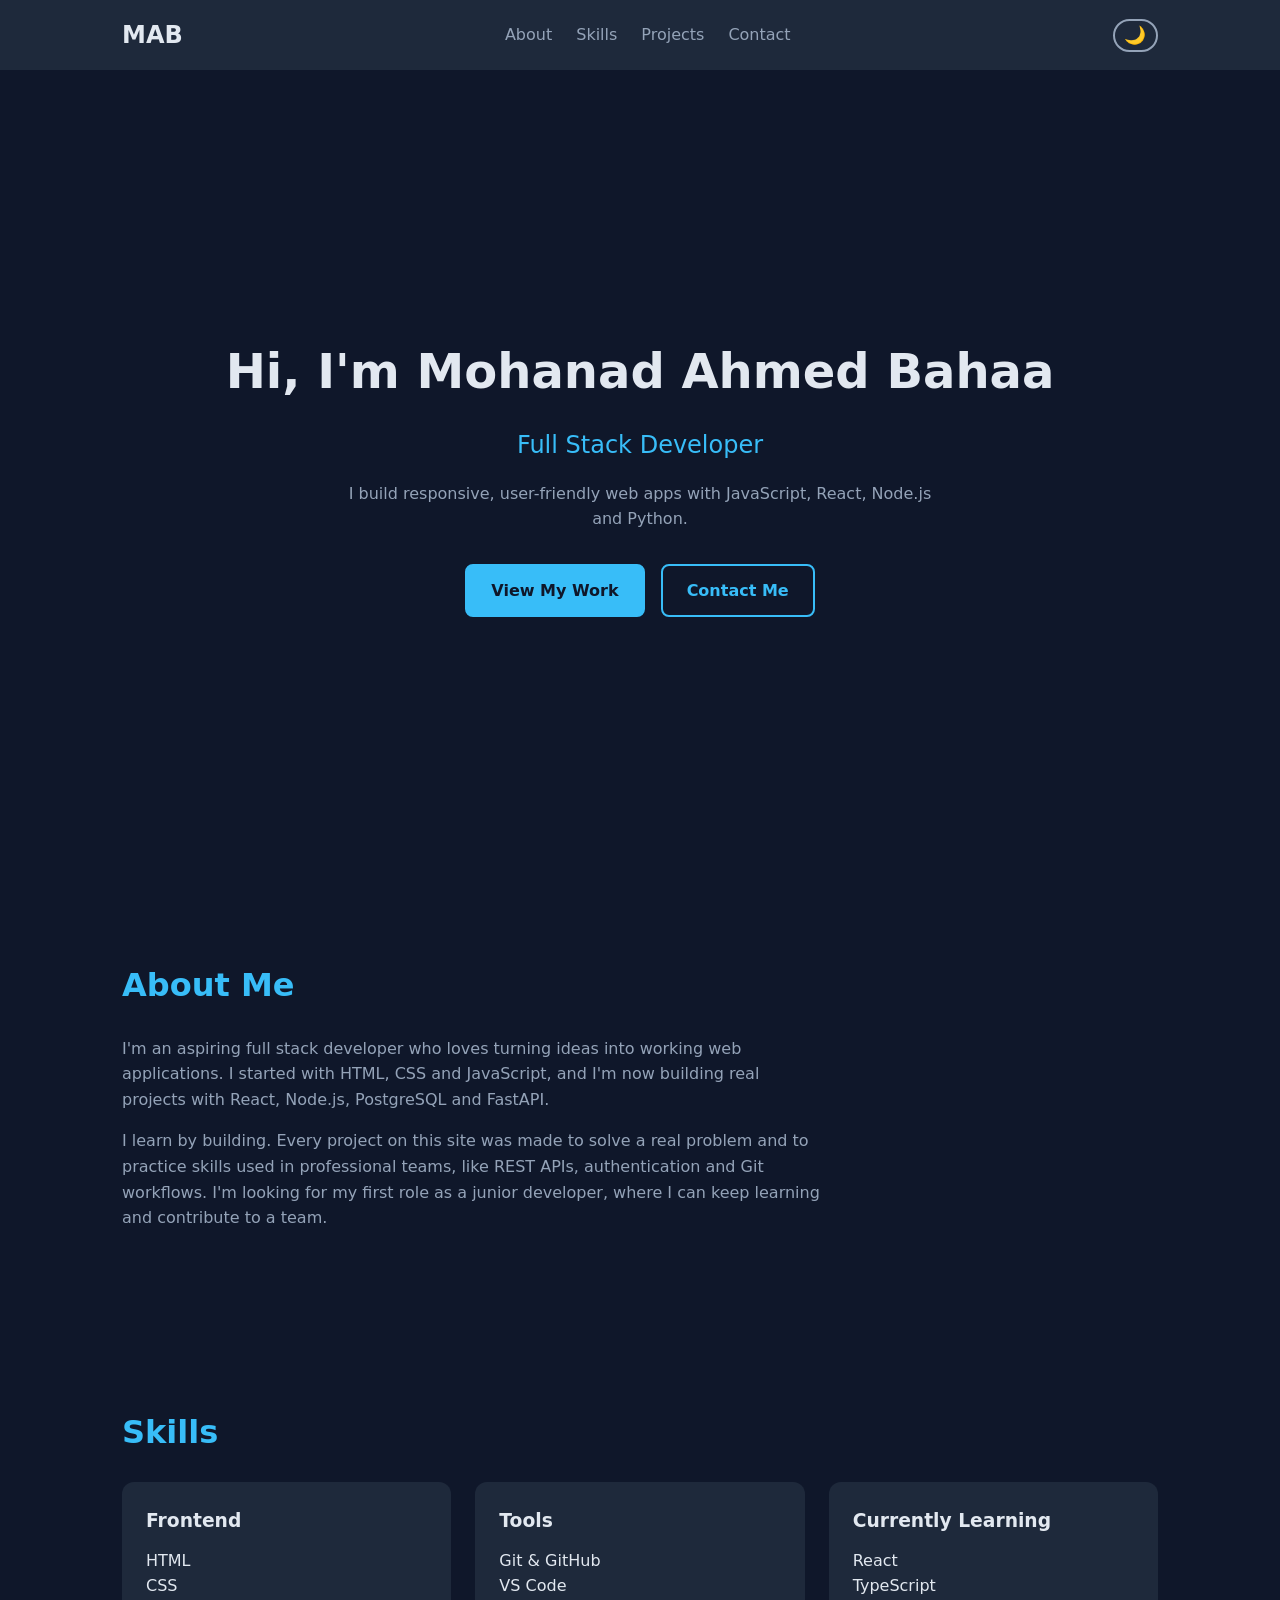
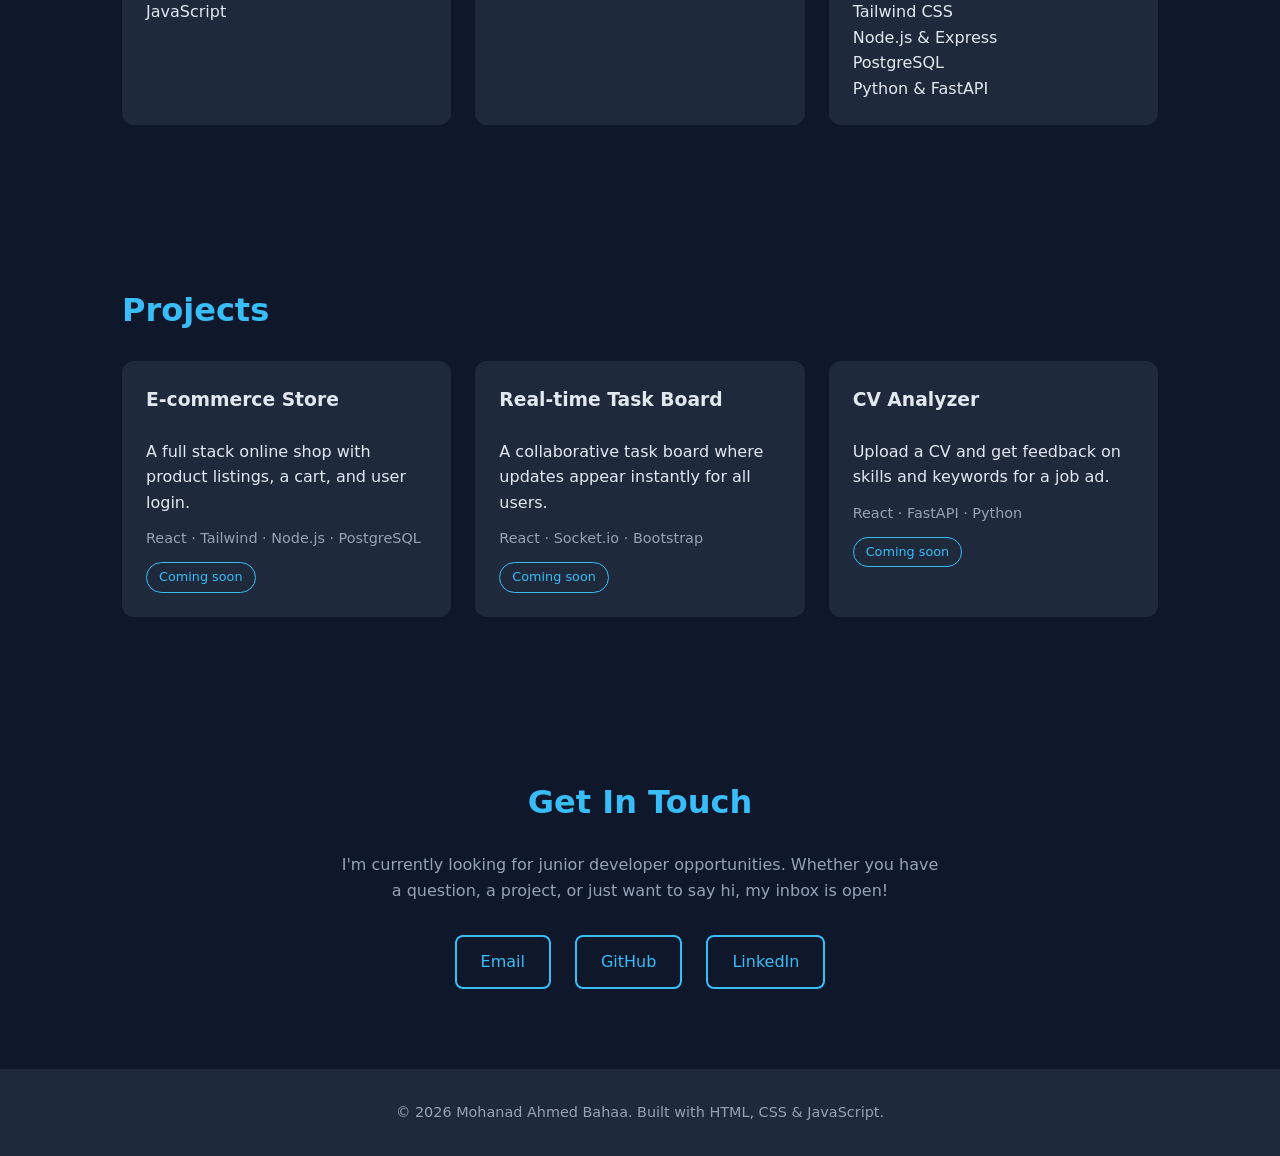
==== public/index.html @ ec108c29 "Move site files into public folder for Firebase Hosting" ====
<!DOCTYPE html>
<html lang="en">
<head>
    <meta charset="UTF-8">
    <meta name="viewport" content="width=device-width, initial-scale=1.0">
    <meta name="description" content="Portfolio of Mohanad Ahmed Bahaa, Full Stack Developer.">
    <title>Mohanad Ahmed Bahaa | Full Stack Developer</title>
    <link rel="stylesheet" href="style.css">
    <script src="script.js" defer></script>
</head>
<body>
    <header>
        <nav>
            <a href="#hero" class="logo">MAB</a>
            <ul class="nav-links">
                <li><a href="#about">About</a></li>
                <li><a href="#skills">Skills</a></li>
                <li><a href="#projects">Projects</a></li>
                <li><a href="#contact">Contact</a></li>
            </ul>
            <button id="theme-toggle" class="theme-toggle" aria-label="Toggle dark and light mode">🌙</button>
        </nav>
    </header>

    <main>
       
        <section id="hero">
            <h1>Hi, I'm Mohanad Ahmed Bahaa</h1>
            <p class="role">Full Stack Developer</p>
            <p>I build responsive, user-friendly web apps with JavaScript, React, Node.js and Python.</p>
            <div class="hero-buttons">
                <a href="#projects" class="btn">View My Work</a>
                <a href="#contact" class="btn btn-outline">Contact Me</a>
            </div>
        </section>

        <!-- About -->
        <section id="about">
            <h2>About Me</h2>
            <p>
                I'm an aspiring full stack developer who loves turning ideas into working web
                applications. I started with HTML, CSS and JavaScript, and I'm now building real
                projects with React, Node.js, PostgreSQL and FastAPI.
            </p>
            <p>
                I learn by building. Every project on this site was made to solve a real problem
                and to practice skills used in professional teams, like REST APIs, authentication
                and Git workflows. I'm looking for my first role as a junior developer, where I can
                keep learning and contribute to a team.
            </p>
        </section>

        <!-- Skills -->
        <section id="skills">
            <h2>Skills</h2>
            <div class="skills-grid">
                <div class="skill-group">
                    <h3>Frontend</h3>
                    <ul>
                        <li>HTML</li>
                        <li>CSS</li>
                        <li>JavaScript</li>
                    </ul>
                </div>
                <div class="skill-group">
                    <h3>Tools</h3>
                    <ul>
                        <li>Git &amp; GitHub</li>
                        <li>VS Code</li>
                    </ul>
                </div>
                <div class="skill-group">
                    <h3>Currently Learning</h3>
                    <ul>
                        <li>React</li>
                        <li>TypeScript</li>
                        <li>Tailwind CSS</li>
                        <li>Node.js &amp; Express</li>
                        <li>PostgreSQL</li>
                        <li>Python &amp; FastAPI</li>
                    </ul>
                </div>
            </div>
        </section>

        <!-- Projects -->
        <section id="projects">
            <h2>Projects</h2>
            <div class="projects-grid">
                <article class="project-card">
                    <h3>E-commerce Store</h3>
                    <p>A full stack online shop with product listings, a cart, and user login.</p>
                    <p class="tech">React · Tailwind · Node.js · PostgreSQL</p>
                    <span class="badge">Coming soon</span>
                </article>
                <article class="project-card">
                    <h3>Real-time Task Board</h3>
                    <p>A collaborative task board where updates appear instantly for all users.</p>
                    <p class="tech">React · Socket.io · Bootstrap</p>
                    <span class="badge">Coming soon</span>
                </article>
                <article class="project-card">
                    <h3>CV Analyzer</h3>
                    <p>Upload a CV and get feedback on skills and keywords for a job ad.</p>
                    <p class="tech">React · FastAPI · Python</p>
                    <span class="badge">Coming soon</span>
                </article>
            </div>
        </section>

        <!-- Contact -->
        <section id="contact">
            <h2>Get In Touch</h2>
            <p>
                I'm currently looking for junior developer opportunities. Whether you have a
                question, a project, or just want to say hi, my inbox is open!
            </p>
            <ul class="contact-links">
               <li><a href="mailto:mohanadahmedbahaa@gmail.com">Email</a></li>
<li><a href="https://github.com/mohanadahmedbahaa-ctrl" target="_blank" rel="noopener">GitHub</a></li>
<li><a href="https://linkedin.com/in/YOUR-LINKEDIN" target="_blank" rel="noopener">LinkedIn</a></li>

        </section>
    </main>

    <footer>
        <p>&copy; 2026 Mohanad Ahmed Bahaa. Built with HTML, CSS &amp; JavaScript.</p>
    </footer>
</body>
</html>
---- public/style.css ----
*{
    margin: 0;
    padding: 0;
    box-sizing: border-box;
}
:root {
    --bg:#0f172a;
    --text:#e2e8f0;
    --bg-card:#1e293b;
    --text-muted:#94a3b8;
    --accent:#38bdf8;
}

body.light {
    --bg: #f8fafc;
    --text: #0f172a;
    --bg-card: #e2e8f0;
    --text-muted: #475569;
    --accent: #0284c7;
}


body {
    background-color: var(--bg);
    color: var(--text);
    font-family: system-ui, sans-serif;
    line-height: 1.6;
    transition: background-color 0.3s, color 0.3s;
}
a{
    text-decoration: none;

    color: var(--accent);
}

header {
  position: sticky;            
  top: 0;
  background: var(--bg-card);
  z-index: 10;                 
}

nav {
  display: flex;
  justify-content: space-between; 
  align-items: center;
  padding: 1rem 2rem;            
  max-width: 1100px;
  margin: 0 auto;                 
}

.logo {
  font-size: 1.5rem;
  font-weight: bold;
  color: var(--text);
}

.nav-links {
  display: flex;
  gap: 1.5rem;
  list-style: none;
}

.nav-links a {
  color: var(--text-muted);
}

.nav-links a:hover {
  color: var(--accent);
}

.theme-toggle {
  background: transparent;
  border: 2px solid var(--text-muted);
  border-radius: 999px;
  padding: 0.25rem 0.6rem;
  font-size: 1.1rem;
  cursor: pointer;              
}

.theme-toggle:hover {
  border-color: var(--accent);
}

section{
    max-width: 1100px;
    margin: 0 auto;
    padding: 5rem 2rem;
}
h2{
    font-size: 2rem;
    margin-bottom: 1.5rem;
    color: var(--accent);
}
#hero{
    min-height: 90vh;
    display: flex;
    flex-direction: column;
    justify-content: center;
    align-items: center;
    text-align: center;
    gap: 1rem;
}
#hero h1{
    font-size: 3rem;
}
.role{
    font-size: 1.5rem;
    color: var(--accent);
}
#hero p:not(.role){
    max-width: 600px;
    color: var(--text-muted);
}
.hero-buttons{
    display: flex;
    gap: 1rem;
    margin-top: 1rem;
}
.btn {
  display: inline-block;
  padding: 0.75rem 1.5rem;
  border-radius: 8px;
  background: var(--accent);
  color: var(--bg);
  font-weight: bold;
  border: 2px solid var(--accent);
  transition: transform 0.2s, background 0.2s, color 0.2s;
}
.btn:hover {
  transform: translateY(-3px);
}
.btn-outline {
  background: transparent;
  color: var(--accent);
}
.btn-outline:hover {
  background: var(--accent);
  color: var(--bg);
}
.skills-grid,
.projects-grid {
    display: grid;
    grid-template-columns: repeat(auto-fit, minmax(250px, 1fr));
    gap: 1.5rem;
}
.skill-group,
.project-card {
    background: var(--bg-card);
    padding: 1.5rem;
    border-radius: 12px;
}

.skill-group h3,
.project-card h3 {
    margin-bottom: 0.75rem;
}

.skill-group ul {
    list-style: none;
}

.project-card {
    display: flex;
    flex-direction: column;
    gap: 0.75rem;
}

.tech {
    font-size: 0.9rem;
    color: var(--text-muted);
}

.badge {
    align-self: flex-start;     
    padding: 0.25rem 0.75rem;
    border-radius: 999px;        
    font-size: 0.8rem;
    color: var(--accent);
    border: 1px solid var(--accent);
}
#about p {
    color: var(--text-muted);
    max-width: 700px;
    margin-bottom: 1rem;
}
/* ===== Contact ===== */
#contact {
    text-align: center;
}

#contact p {
    max-width: 600px;
    margin: 0 auto 2rem;          
    color: var(--text-muted);
}

.contact-links {
    display: flex;
    justify-content: center;
    flex-wrap: wrap;
    gap: 1.5rem;
    list-style: none;
}

.contact-links a {
    display: inline-block;
    padding: 0.75rem 1.5rem;
    border: 2px solid var(--accent);
    border-radius: 8px;
    color: var(--accent);
    transition: background 0.2s, color 0.2s;
}

.contact-links a:hover {
    background: var(--accent);
    color: var(--bg);
}


footer {
    text-align: center;
    padding: 2rem;
    color: var(--text-muted);
    font-size: 0.9rem;
    background: var(--bg-card);
}
@media (max-width: 600px) {
  h2 {
    font-size: 1.5rem;

  }
  nav {
    flex-direction: column;
    gap: 1rem;
  }
  #hero h1 {
    font-size: 2rem;
  }
  .role {
    font-size: 1.2rem;
  }
  .hero-buttons {
    flex-direction: column;
  }
  section {
    padding: 3rem 1rem;
  }
 
}
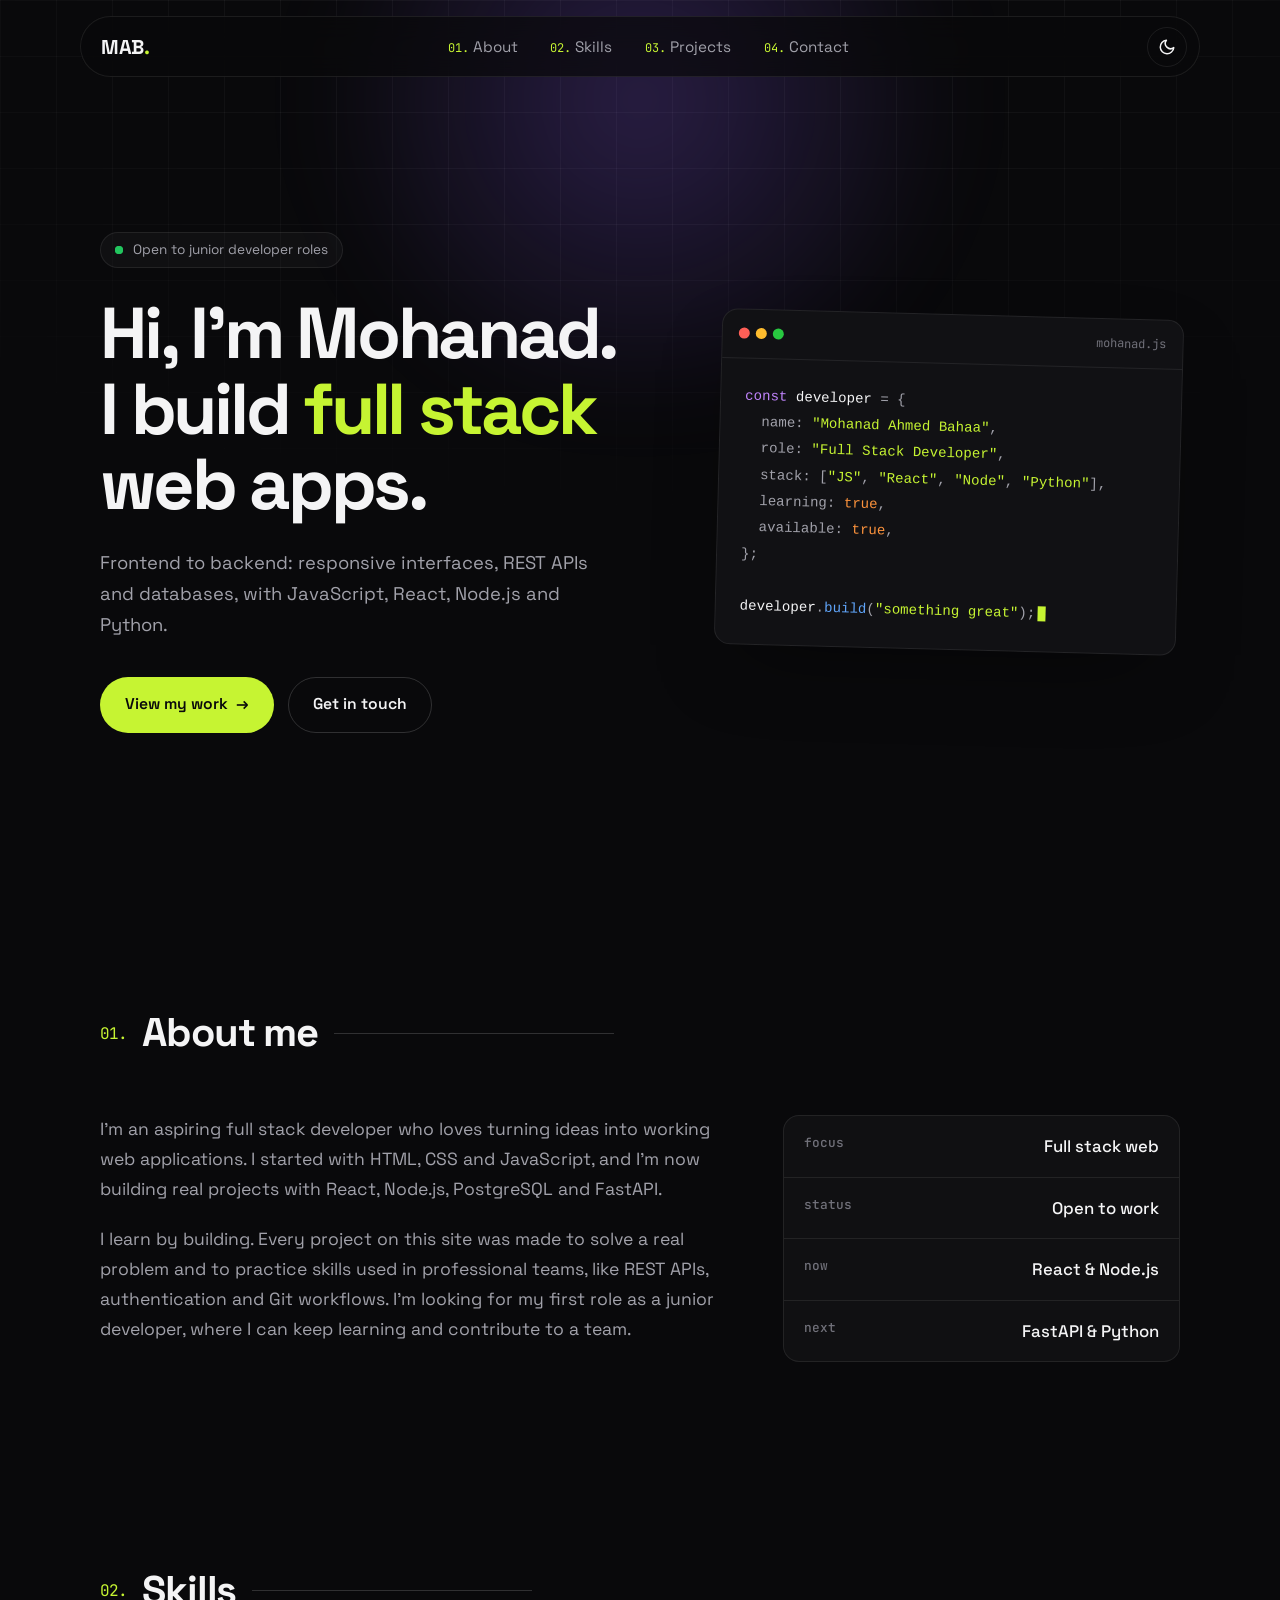
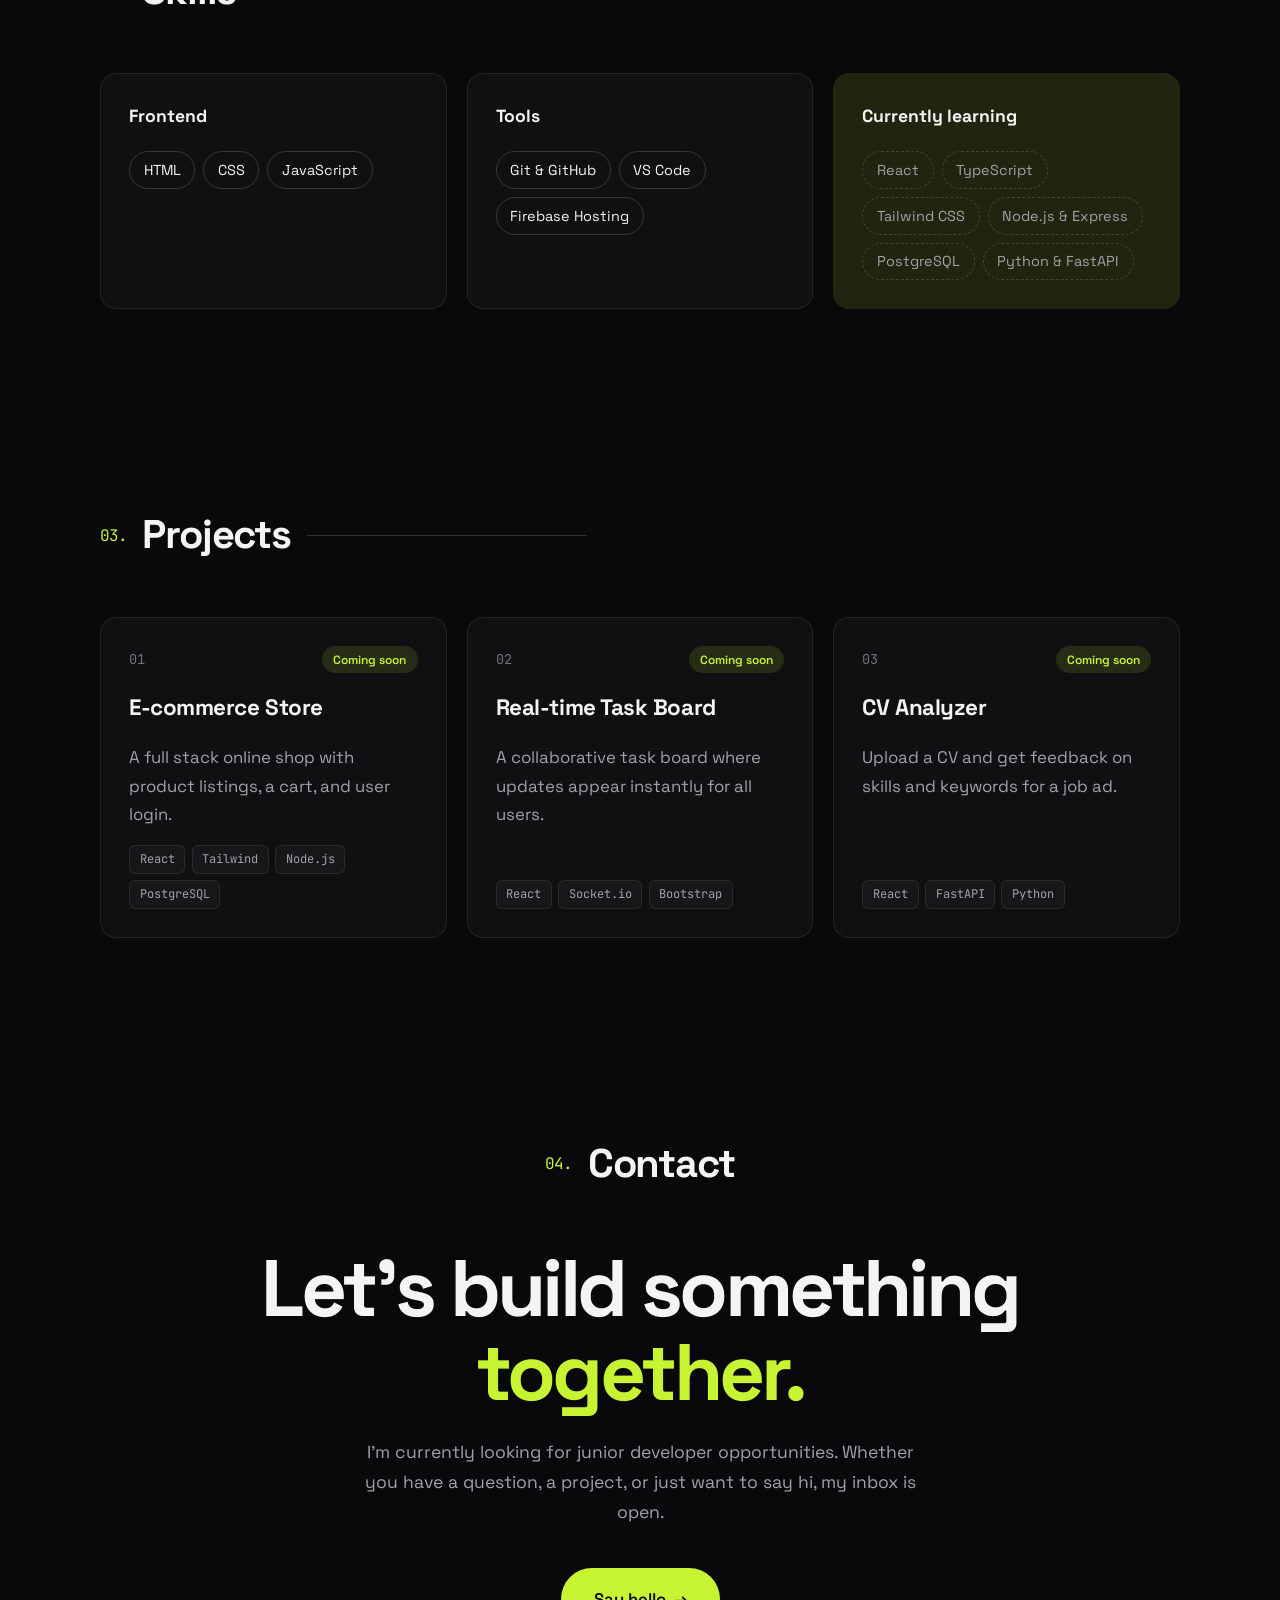
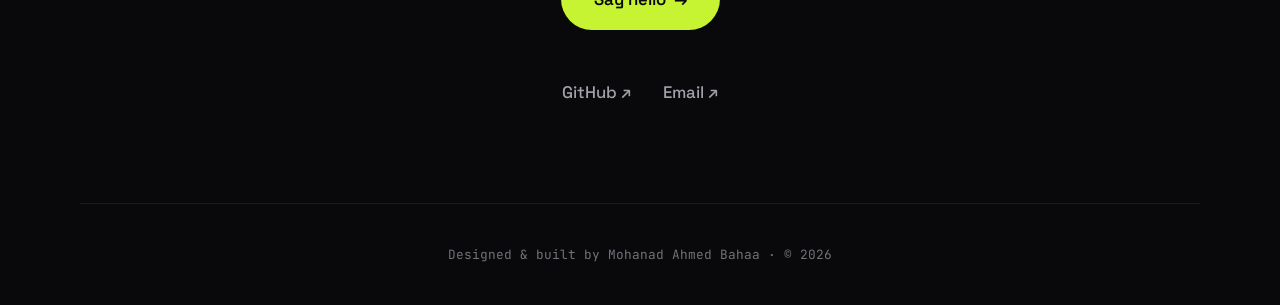
==== commit 3d2381c1: "Redesign portfolio UI and add README" ====
--- a/public/index.html
+++ b/public/index.html
@@ -5,58 +5,114 @@
     <meta name="viewport" content="width=device-width, initial-scale=1.0">
     <meta name="description" content="Portfolio of Mohanad Ahmed Bahaa, Full Stack Developer.">
     <title>Mohanad Ahmed Bahaa | Full Stack Developer</title>
+
+    <!-- Fonts: Space Grotesk (headings/body) + JetBrains Mono (code-style labels) -->
+    <link rel="preconnect" href="https://fonts.googleapis.com">
+    <link rel="preconnect" href="https://fonts.gstatic.com" crossorigin>
+    <link href="https://fonts.googleapis.com/css2?family=JetBrains+Mono:wght@400;500&family=Space+Grotesk:wght@400;500;600;700&display=swap" rel="stylesheet">
+
     <link rel="stylesheet" href="style.css">
     <script src="script.js" defer></script>
 </head>
 <body>
-    <header>
-        <nav>
-            <a href="#hero" class="logo">MAB</a>
-            <ul class="nav-links">
-                <li><a href="#about">About</a></li>
-                <li><a href="#skills">Skills</a></li>
-                <li><a href="#projects">Projects</a></li>
-                <li><a href="#contact">Contact</a></li>
+    <!-- Decorative background: grid + glow -->
+    <div class="bg-grid" aria-hidden="true"></div>
+    <div class="bg-glow" aria-hidden="true"></div>
+
+    <header class="site-header">
+        <nav class="nav">
+            <a href="#hero" class="logo">MAB<span class="logo-dot">.</span></a>
+
+            <ul class="nav-links" id="nav-links">
+                <li><a href="#about"><span class="mono">01.</span> About</a></li>
+                <li><a href="#skills"><span class="mono">02.</span> Skills</a></li>
+                <li><a href="#projects"><span class="mono">03.</span> Projects</a></li>
+                <li><a href="#contact"><span class="mono">04.</span> Contact</a></li>
             </ul>
-            <button id="theme-toggle" class="theme-toggle" aria-label="Toggle dark and light mode">🌙</button>
+
+            <div class="nav-actions">
+                <button id="theme-toggle" class="icon-btn" aria-label="Toggle dark and light mode">
+                    <!-- Moon (shown in dark mode) -->
+                    <svg class="icon-moon" viewBox="0 0 24 24" width="18" height="18" fill="none" stroke="currentColor" stroke-width="2" stroke-linecap="round" stroke-linejoin="round"><path d="M21 12.8A9 9 0 1 1 11.2 3a7 7 0 0 0 9.8 9.8z"/></svg>
+                    <!-- Sun (shown in light mode) -->
+                    <svg class="icon-sun" viewBox="0 0 24 24" width="18" height="18" fill="none" stroke="currentColor" stroke-width="2" stroke-linecap="round" stroke-linejoin="round"><circle cx="12" cy="12" r="4"/><path d="M12 2v2M12 20v2M4.9 4.9l1.4 1.4M17.7 17.7l1.4 1.4M2 12h2M20 12h2M4.9 19.1l1.4-1.4M17.7 6.3l1.4-1.4"/></svg>
+                </button>
+                <button id="menu-toggle" class="icon-btn menu-btn" aria-label="Open menu" aria-expanded="false" aria-controls="nav-links">
+                    <span></span><span></span>
+                </button>
+            </div>
         </nav>
     </header>
 
     <main>
-       
-        <section id="hero">
-            <h1>Hi, I'm Mohanad Ahmed Bahaa</h1>
-            <p class="role">Full Stack Developer</p>
-            <p>I build responsive, user-friendly web apps with JavaScript, React, Node.js and Python.</p>
-            <div class="hero-buttons">
-                <a href="#projects" class="btn">View My Work</a>
-                <a href="#contact" class="btn btn-outline">Contact Me</a>
-            </div>
-        </section>
-
-        <!-- About -->
-        <section id="about">
-            <h2>About Me</h2>
-            <p>
-                I'm an aspiring full stack developer who loves turning ideas into working web
-                applications. I started with HTML, CSS and JavaScript, and I'm now building real
-                projects with React, Node.js, PostgreSQL and FastAPI.
-            </p>
-            <p>
-                I learn by building. Every project on this site was made to solve a real problem
-                and to practice skills used in professional teams, like REST APIs, authentication
-                and Git workflows. I'm looking for my first role as a junior developer, where I can
-                keep learning and contribute to a team.
-            </p>
-        </section>
-
-        <!-- Skills -->
-        <section id="skills">
-            <h2>Skills</h2>
+        <!-- ===== Hero ===== -->
+        <section id="hero" class="hero">
+            <div class="hero-text">
+                <p class="status"><span class="pulse"></span> Open to junior developer roles</p>
+                <h1>
+                    Hi, I'm Mohanad.<br>
+                    I build <span class="highlight">full stack</span> web apps.
+                </h1>
+                <p class="hero-sub">
+                    Frontend to backend: responsive interfaces, REST APIs and databases,
+                    with JavaScript, React, Node.js and Python.
+                </p>
+                <div class="hero-buttons">
+                    <a href="#projects" class="btn btn-primary">View my work <span aria-hidden="true">→</span></a>
+                    <a href="#contact" class="btn btn-ghost">Get in touch</a>
+                </div>
+            </div>
+
+            <div class="code-card reveal" aria-hidden="true">
+                <div class="code-card-bar">
+                    <span></span><span></span><span></span>
+                    <p class="mono">mohanad.js</p>
+                </div>
+<pre class="mono"><code><span class="k">const</span> <span class="v">developer</span> = {
+  name: <span class="s">"Mohanad Ahmed Bahaa"</span>,
+  role: <span class="s">"Full Stack Developer"</span>,
+  stack: [<span class="s">"JS"</span>, <span class="s">"React"</span>, <span class="s">"Node"</span>, <span class="s">"Python"</span>],
+  learning: <span class="b">true</span>,
+  available: <span class="b">true</span>,
+};
+
+<span class="v">developer</span>.<span class="f">build</span>(<span class="s">"something great"</span>);<span class="cursor"></span></code></pre>
+            </div>
+        </section>
+
+        <!-- ===== About ===== -->
+        <section id="about" class="section reveal">
+            <h2 class="section-title"><span class="mono">01.</span> About me</h2>
+            <div class="about-grid">
+                <div class="about-text">
+                    <p>
+                        I'm an aspiring full stack developer who loves turning ideas into working web
+                        applications. I started with HTML, CSS and JavaScript, and I'm now building real
+                        projects with React, Node.js, PostgreSQL and FastAPI.
+                    </p>
+                    <p>
+                        I learn by building. Every project on this site was made to solve a real problem
+                        and to practice skills used in professional teams, like REST APIs, authentication
+                        and Git workflows. I'm looking for my first role as a junior developer, where I can
+                        keep learning and contribute to a team.
+                    </p>
+                </div>
+                <ul class="facts">
+                    <li><span class="mono">focus</span> Full stack web</li>
+                    <li><span class="mono">status</span> Open to work</li>
+                    <li><span class="mono">now</span> React &amp; Node.js</li>
+                    <li><span class="mono">next</span> FastAPI &amp; Python</li>
+                </ul>
+            </div>
+        </section>
+
+        <!-- ===== Skills ===== -->
+        <section id="skills" class="section reveal">
+            <h2 class="section-title"><span class="mono">02.</span> Skills</h2>
             <div class="skills-grid">
                 <div class="skill-group">
                     <h3>Frontend</h3>
-                    <ul>
+                    <ul class="chips">
                         <li>HTML</li>
                         <li>CSS</li>
                         <li>JavaScript</li>
@@ -64,14 +120,15 @@
                 </div>
                 <div class="skill-group">
                     <h3>Tools</h3>
-                    <ul>
+                    <ul class="chips">
                         <li>Git &amp; GitHub</li>
                         <li>VS Code</li>
-                    </ul>
-                </div>
-                <div class="skill-group">
-                    <h3>Currently Learning</h3>
-                    <ul>
+                        <li>Firebase Hosting</li>
+                    </ul>
+                </div>
+                <div class="skill-group skill-group-learning">
+                    <h3>Currently learning</h3>
+                    <ul class="chips chips-dashed">
                         <li>React</li>
                         <li>TypeScript</li>
                         <li>Tailwind CSS</li>
@@ -83,48 +140,64 @@
             </div>
         </section>
 
-        <!-- Projects -->
-        <section id="projects">
-            <h2>Projects</h2>
+        <!-- ===== Projects ===== -->
+        <section id="projects" class="section reveal">
+            <h2 class="section-title"><span class="mono">03.</span> Projects</h2>
             <div class="projects-grid">
                 <article class="project-card">
+                    <div class="project-top">
+                        <span class="project-num mono">01</span>
+                        <span class="badge">Coming soon</span>
+                    </div>
                     <h3>E-commerce Store</h3>
                     <p>A full stack online shop with product listings, a cart, and user login.</p>
-                    <p class="tech">React · Tailwind · Node.js · PostgreSQL</p>
-                    <span class="badge">Coming soon</span>
+                    <ul class="tags mono">
+                        <li>React</li><li>Tailwind</li><li>Node.js</li><li>PostgreSQL</li>
+                    </ul>
                 </article>
                 <article class="project-card">
+                    <div class="project-top">
+                        <span class="project-num mono">02</span>
+                        <span class="badge">Coming soon</span>
+                    </div>
                     <h3>Real-time Task Board</h3>
                     <p>A collaborative task board where updates appear instantly for all users.</p>
-                    <p class="tech">React · Socket.io · Bootstrap</p>
-                    <span class="badge">Coming soon</span>
+                    <ul class="tags mono">
+                        <li>React</li><li>Socket.io</li><li>Bootstrap</li>
+                    </ul>
                 </article>
                 <article class="project-card">
+                    <div class="project-top">
+                        <span class="project-num mono">03</span>
+                        <span class="badge">Coming soon</span>
+                    </div>
                     <h3>CV Analyzer</h3>
                     <p>Upload a CV and get feedback on skills and keywords for a job ad.</p>
-                    <p class="tech">React · FastAPI · Python</p>
-                    <span class="badge">Coming soon</span>
+                    <ul class="tags mono">
+                        <li>React</li><li>FastAPI</li><li>Python</li>
+                    </ul>
                 </article>
             </div>
         </section>
 
-        <!-- Contact -->
-        <section id="contact">
-            <h2>Get In Touch</h2>
-            <p>
+        <!-- ===== Contact ===== -->
+        <section id="contact" class="section contact reveal">
+            <h2 class="section-title"><span class="mono">04.</span> Contact</h2>
+            <p class="contact-big">Let's build something<span class="highlight"> together.</span></p>
+            <p class="contact-sub">
                 I'm currently looking for junior developer opportunities. Whether you have a
-                question, a project, or just want to say hi, my inbox is open!
+                question, a project, or just want to say hi, my inbox is open.
             </p>
-            <ul class="contact-links">
-               <li><a href="mailto:mohanadahmedbahaa@gmail.com">Email</a></li>
-<li><a href="https://github.com/mohanadahmedbahaa-ctrl" target="_blank" rel="noopener">GitHub</a></li>
-<li><a href="https://linkedin.com/in/YOUR-LINKEDIN" target="_blank" rel="noopener">LinkedIn</a></li>
-
+            <a href="mailto:mohanadahmedbahaa@gmail.com" class="btn btn-primary btn-lg">Say hello <span aria-hidden="true">→</span></a>
+            <ul class="socials">
+                <li><a href="https://github.com/mohanadahmedbahaa-ctrl" target="_blank" rel="noopener">GitHub ↗</a></li>
+                <li><a href="mailto:mohanadahmedbahaa@gmail.com">Email ↗</a></li>
+            </ul>
         </section>
     </main>
 
-    <footer>
-        <p>&copy; 2026 Mohanad Ahmed Bahaa. Built with HTML, CSS &amp; JavaScript.</p>
+    <footer class="footer">
+        <p class="mono">Designed &amp; built by Mohanad Ahmed Bahaa · &copy; <span id="year">2026</span></p>
     </footer>
 </body>
 </html>
--- a/public/style.css
+++ b/public/style.css
@@ -1,250 +1,795 @@
-*{
+/* =========================================================
+   1. Design tokens (CSS variables)
+   ========================================================= */
+:root {
+    --bg: #09090b;
+    --bg-elev: #111114;
+    --bg-card: rgba(255, 255, 255, 0.03);
+    --border: rgba(255, 255, 255, 0.08);
+    --border-strong: rgba(255, 255, 255, 0.16);
+    --text: #f4f4f5;
+    --text-muted: #a1a1aa;
+    --text-faint: #71717a;
+    --accent: #c6f432;            /* lime */
+    --accent-ink: #09090b;        /* text on top of accent */
+    --accent-soft: rgba(198, 244, 50, 0.12);
+    --glow: rgba(139, 92, 246, 0.25);   /* violet glow behind hero */
+    --grid-line: rgba(255, 255, 255, 0.04);
+
+    --font-sans: "Space Grotesk", system-ui, sans-serif;
+    --font-mono: "JetBrains Mono", ui-monospace, monospace;
+
+    --radius: 16px;
+    --max-width: 1120px;
+    --ease: cubic-bezier(0.22, 1, 0.36, 1);
+}
+
+body.light {
+    --bg: #fafaf9;
+    --bg-elev: #ffffff;
+    --bg-card: rgba(0, 0, 0, 0.02);
+    --border: rgba(0, 0, 0, 0.08);
+    --border-strong: rgba(0, 0, 0, 0.18);
+    --text: #18181b;
+    --text-muted: #52525b;
+    --text-faint: #71717a;
+    --accent: #4d7c0f;            /* darker green: readable on light bg */
+    --accent-ink: #ffffff;
+    --accent-soft: rgba(77, 124, 15, 0.1);
+    --glow: rgba(139, 92, 246, 0.12);
+    --grid-line: rgba(0, 0, 0, 0.04);
+}
+
+/* =========================================================
+   2. Reset + base
+   ========================================================= */
+*,
+*::before,
+*::after {
     margin: 0;
     padding: 0;
     box-sizing: border-box;
 }
-:root {
-    --bg:#0f172a;
-    --text:#e2e8f0;
-    --bg-card:#1e293b;
-    --text-muted:#94a3b8;
-    --accent:#38bdf8;
-}
-
-body.light {
-    --bg: #f8fafc;
-    --text: #0f172a;
-    --bg-card: #e2e8f0;
-    --text-muted: #475569;
-    --accent: #0284c7;
-}
-
+
+html {
+    scroll-behavior: smooth;
+    scroll-padding-top: 90px;     /* so the sticky nav doesn't cover headings */
+}
 
 body {
-    background-color: var(--bg);
+    background: var(--bg);
     color: var(--text);
-    font-family: system-ui, sans-serif;
-    line-height: 1.6;
-    transition: background-color 0.3s, color 0.3s;
-}
-a{
+    font-family: var(--font-sans);
+    font-size: 1.05rem;
+    line-height: 1.7;
+    -webkit-font-smoothing: antialiased;
+    overflow-x: hidden;
+    transition: background-color 0.4s, color 0.4s;
+}
+
+a {
+    color: inherit;
     text-decoration: none;
-
+}
+
+ul {
+    list-style: none;
+}
+
+::selection {
+    background: var(--accent);
+    color: var(--accent-ink);
+}
+
+.mono {
+    font-family: var(--font-mono);
+}
+
+.highlight {
     color: var(--accent);
 }
 
-header {
-  position: sticky;            
-  top: 0;
-  background: var(--bg-card);
-  z-index: 10;                 
-}
-
-nav {
-  display: flex;
-  justify-content: space-between; 
-  align-items: center;
-  padding: 1rem 2rem;            
-  max-width: 1100px;
-  margin: 0 auto;                 
+/* Visible focus ring for keyboard users */
+:focus-visible {
+    outline: 2px solid var(--accent);
+    outline-offset: 3px;
+    border-radius: 6px;
+}
+
+/* =========================================================
+   3. Background decoration
+   ========================================================= */
+.bg-grid {
+    position: fixed;
+    inset: 0;
+    z-index: -2;
+    background-image:
+        linear-gradient(var(--grid-line) 1px, transparent 1px),
+        linear-gradient(90deg, var(--grid-line) 1px, transparent 1px);
+    background-size: 56px 56px;
+    /* fade the grid out towards the bottom */
+    mask-image: radial-gradient(ellipse 80% 60% at 50% 0%, #000 40%, transparent 100%);
+    -webkit-mask-image: radial-gradient(ellipse 80% 60% at 50% 0%, #000 40%, transparent 100%);
+}
+
+.bg-glow {
+    position: fixed;
+    top: -200px;
+    left: 50%;
+    width: 800px;
+    height: 600px;
+    transform: translateX(-50%);
+    z-index: -1;
+    background: radial-gradient(circle, var(--glow), transparent 65%);
+    filter: blur(40px);
+    pointer-events: none;
+}
+
+/* =========================================================
+   4. Navigation
+   ========================================================= */
+.site-header {
+    position: sticky;
+    top: 0;
+    z-index: 100;
+    padding: 1rem 1.25rem;
+}
+
+.nav {
+    position: relative;           /* anchor for the mobile dropdown */
+    max-width: var(--max-width);
+    margin: 0 auto;
+    display: flex;
+    align-items: center;
+    justify-content: space-between;
+    gap: 1rem;
+    padding: 0.6rem 0.75rem 0.6rem 1.25rem;
+    border: 1px solid var(--border);
+    border-radius: 999px;
+    background: color-mix(in srgb, var(--bg) 70%, transparent);
+    backdrop-filter: blur(14px);       /* frosted glass effect */
+    -webkit-backdrop-filter: blur(14px);
 }
 
 .logo {
-  font-size: 1.5rem;
-  font-weight: bold;
-  color: var(--text);
+    font-weight: 700;
+    font-size: 1.25rem;
+    letter-spacing: -0.02em;
+}
+
+.logo-dot {
+    color: var(--accent);
 }
 
 .nav-links {
-  display: flex;
-  gap: 1.5rem;
-  list-style: none;
+    display: flex;
+    gap: 0.25rem;
 }
 
 .nav-links a {
-  color: var(--text-muted);
+    display: block;
+    padding: 0.4rem 0.9rem;
+    border-radius: 999px;
+    font-size: 0.95rem;
+    color: var(--text-muted);
+    transition: color 0.2s, background 0.2s;
+}
+
+.nav-links a .mono {
+    font-size: 0.75rem;
+    color: var(--accent);
 }
 
 .nav-links a:hover {
-  color: var(--accent);
-}
-
-.theme-toggle {
-  background: transparent;
-  border: 2px solid var(--text-muted);
-  border-radius: 999px;
-  padding: 0.25rem 0.6rem;
-  font-size: 1.1rem;
-  cursor: pointer;              
-}
-
-.theme-toggle:hover {
-  border-color: var(--accent);
-}
-
-section{
-    max-width: 1100px;
+    color: var(--text);
+    background: var(--bg-card);
+}
+
+.nav-actions {
+    display: flex;
+    gap: 0.5rem;
+}
+
+.icon-btn {
+    display: grid;
+    place-items: center;
+    width: 40px;
+    height: 40px;
+    border: 1px solid var(--border);
+    border-radius: 50%;
+    background: transparent;
+    color: var(--text);
+    cursor: pointer;
+    transition: border-color 0.2s, transform 0.2s;
+}
+
+.icon-btn:hover {
+    border-color: var(--accent);
+    transform: rotate(-12deg);
+}
+
+/* Show the right icon for the current theme */
+.icon-sun { display: none; }
+body.light .icon-sun { display: block; }
+body.light .icon-moon { display: none; }
+
+/* Hamburger: two lines that become an X */
+.menu-btn {
+    display: none;
+    gap: 5px;
+    align-content: center;
+}
+
+.menu-btn span {
+    display: block;
+    width: 16px;
+    height: 2px;
+    background: currentColor;
+    border-radius: 2px;
+    transition: transform 0.3s var(--ease);
+}
+
+.menu-btn[aria-expanded="true"] span:first-child { transform: translateY(3.5px) rotate(45deg); }
+.menu-btn[aria-expanded="true"] span:last-child  { transform: translateY(-3.5px) rotate(-45deg); }
+
+/* =========================================================
+   5. Buttons
+   ========================================================= */
+.btn {
+    display: inline-flex;
+    align-items: center;
+    gap: 0.5rem;
+    padding: 0.85rem 1.5rem;
+    border-radius: 999px;
+    font-weight: 600;
+    font-size: 0.98rem;
+    border: 1px solid transparent;
+    transition: transform 0.25s var(--ease), box-shadow 0.25s, background 0.25s, border-color 0.25s;
+}
+
+.btn span {
+    transition: transform 0.25s var(--ease);
+}
+
+.btn:hover span {
+    transform: translateX(4px);
+}
+
+.btn-primary {
+    background: var(--accent);
+    color: var(--accent-ink);
+}
+
+.btn-primary:hover {
+    transform: translateY(-2px);
+    box-shadow: 0 10px 30px -10px var(--accent);
+}
+
+.btn-ghost {
+    border-color: var(--border-strong);
+    color: var(--text);
+}
+
+.btn-ghost:hover {
+    border-color: var(--text);
+    transform: translateY(-2px);
+}
+
+.btn-lg {
+    padding: 1rem 2rem;
+    font-size: 1.05rem;
+}
+
+/* =========================================================
+   6. Layout helpers
+   ========================================================= */
+.section {
+    max-width: var(--max-width);
     margin: 0 auto;
-    padding: 5rem 2rem;
-}
-h2{
-    font-size: 2rem;
+    padding: 6rem 1.25rem;
+}
+
+.section-title {
+    display: flex;
+    align-items: center;
+    gap: 1rem;
+    font-size: clamp(1.75rem, 4vw, 2.5rem);
+    letter-spacing: -0.03em;
+    margin-bottom: 3rem;
+}
+
+.section-title .mono {
+    font-size: 1rem;
+    font-weight: 400;
+    color: var(--accent);
+}
+
+/* thin line after the title */
+.section-title::after {
+    content: "";
+    flex: 1;
+    max-width: 280px;
+    height: 1px;
+    background: var(--border-strong);
+}
+
+/* =========================================================
+   7. Hero
+   ========================================================= */
+.hero {
+    max-width: var(--max-width);
+    margin: 0 auto;
+    min-height: calc(100vh - 90px);
+    padding: 3rem 1.25rem 5rem;
+    display: grid;
+    grid-template-columns: 1.2fr 1fr;
+    align-items: center;
+    gap: 4rem;
+}
+
+.status {
+    display: inline-flex;
+    align-items: center;
+    gap: 0.6rem;
+    padding: 0.35rem 0.9rem;
+    margin-bottom: 1.75rem;
+    border: 1px solid var(--border);
+    border-radius: 999px;
+    font-size: 0.85rem;
+    color: var(--text-muted);
+    background: var(--bg-card);
+}
+
+/* green "online" dot with a pulsing ring */
+.pulse {
+    position: relative;
+    width: 8px;
+    height: 8px;
+    border-radius: 50%;
+    background: #22c55e;
+}
+
+.pulse::after {
+    content: "";
+    position: absolute;
+    inset: 0;
+    border-radius: 50%;
+    background: #22c55e;
+    animation: pulse 2s ease-out infinite;
+}
+
+@keyframes pulse {
+    from { transform: scale(1); opacity: 0.7; }
+    to   { transform: scale(3); opacity: 0; }
+}
+
+.hero h1 {
+    font-size: clamp(2.5rem, 6vw, 4.5rem);   /* fluid: scales with screen width */
+    line-height: 1.05;
+    letter-spacing: -0.045em;
+    font-weight: 700;
     margin-bottom: 1.5rem;
+}
+
+.hero-sub {
+    max-width: 520px;
+    font-size: 1.15rem;
+    color: var(--text-muted);
+    margin-bottom: 2.25rem;
+}
+
+.hero-buttons {
+    display: flex;
+    flex-wrap: wrap;
+    gap: 0.9rem;
+}
+
+/* Code editor card */
+.code-card {
+    border: 1px solid var(--border);
+    border-radius: var(--radius);
+    background: var(--bg-elev);
+    box-shadow: 0 30px 80px -30px rgba(0, 0, 0, 0.5);
+    overflow: hidden;
+    transform: rotate(1.5deg);
+    transition: transform 0.5s var(--ease);
+}
+
+.code-card:hover {
+    transform: rotate(0deg) translateY(-4px);
+}
+
+.code-card-bar {
+    display: flex;
+    align-items: center;
+    gap: 6px;
+    padding: 0.85rem 1rem;
+    border-bottom: 1px solid var(--border);
+}
+
+.code-card-bar span {
+    width: 11px;
+    height: 11px;
+    border-radius: 50%;
+    background: var(--border-strong);
+}
+
+.code-card-bar span:nth-child(1) { background: #ff5f57; }
+.code-card-bar span:nth-child(2) { background: #febc2e; }
+.code-card-bar span:nth-child(3) { background: #28c840; }
+
+.code-card-bar p {
+    margin-left: auto;
+    font-size: 0.75rem;
+    color: var(--text-faint);
+}
+
+.code-card pre {
+    padding: 1.5rem;
+    font-size: 0.88rem;
+    line-height: 1.8;
+    color: var(--text-muted);
+    overflow-x: auto;
+}
+
+/* simple syntax colors */
+.k { color: #c084fc; }           /* keyword */
+.v { color: var(--text); }       /* variable */
+.s { color: var(--accent); }     /* string */
+.b { color: #fb923c; }           /* boolean */
+.f { color: #60a5fa; }           /* function */
+
+.cursor {
+    display: inline-block;
+    width: 8px;
+    height: 1.1em;
+    margin-left: 2px;
+    vertical-align: text-bottom;
+    background: var(--accent);
+    animation: blink 1s steps(1) infinite;
+}
+
+@keyframes blink {
+    50% { opacity: 0; }
+}
+
+/* =========================================================
+   8. About
+   ========================================================= */
+.about-grid {
+    display: grid;
+    grid-template-columns: 1.6fr 1fr;
+    gap: 3rem;
+    align-items: start;
+}
+
+.about-text p {
+    color: var(--text-muted);
+    font-size: 1.1rem;
+    margin-bottom: 1.25rem;
+}
+
+.facts {
+    border: 1px solid var(--border);
+    border-radius: var(--radius);
+    background: var(--bg-card);
+}
+
+.facts li {
+    display: flex;
+    justify-content: space-between;
+    gap: 1rem;
+    padding: 1rem 1.25rem;
+    font-weight: 500;
+}
+
+.facts li + li {
+    border-top: 1px solid var(--border);
+}
+
+.facts .mono {
+    font-size: 0.8rem;
+    color: var(--text-faint);
+}
+
+/* =========================================================
+   9. Skills
+   ========================================================= */
+.skills-grid {
+    display: grid;
+    grid-template-columns: repeat(auto-fit, minmax(260px, 1fr));
+    gap: 1.25rem;
+}
+
+.skill-group {
+    padding: 1.75rem;
+    border: 1px solid var(--border);
+    border-radius: var(--radius);
+    background: var(--bg-card);
+}
+
+.skill-group h3 {
+    font-size: 1.1rem;
+    margin-bottom: 1.25rem;
+}
+
+.chips {
+    display: flex;
+    flex-wrap: wrap;
+    gap: 0.5rem;
+}
+
+.chips li {
+    padding: 0.35rem 0.85rem;
+    border: 1px solid var(--border-strong);
+    border-radius: 999px;
+    font-size: 0.9rem;
+    transition: border-color 0.2s, color 0.2s;
+}
+
+.chips li:hover {
+    border-color: var(--accent);
     color: var(--accent);
 }
-#hero{
-    min-height: 90vh;
-    display: flex;
-    flex-direction: column;
-    justify-content: center;
-    align-items: center;
-    text-align: center;
-    gap: 1rem;
-}
-#hero h1{
-    font-size: 3rem;
-}
-.role{
-    font-size: 1.5rem;
-    color: var(--accent);
-}
-#hero p:not(.role){
-    max-width: 600px;
-    color: var(--text-muted);
-}
-.hero-buttons{
-    display: flex;
-    gap: 1rem;
-    margin-top: 1rem;
-}
-.btn {
-  display: inline-block;
-  padding: 0.75rem 1.5rem;
-  border-radius: 8px;
-  background: var(--accent);
-  color: var(--bg);
-  font-weight: bold;
-  border: 2px solid var(--accent);
-  transition: transform 0.2s, background 0.2s, color 0.2s;
-}
-.btn:hover {
-  transform: translateY(-3px);
-}
-.btn-outline {
-  background: transparent;
-  color: var(--accent);
-}
-.btn-outline:hover {
-  background: var(--accent);
-  color: var(--bg);
-}
-.skills-grid,
+
+.chips-dashed li {
+    border-style: dashed;
+    color: var(--text-muted);
+}
+
+.skill-group-learning {
+    background: var(--accent-soft);
+    border-color: transparent;
+}
+
+/* =========================================================
+   10. Projects
+   ========================================================= */
 .projects-grid {
     display: grid;
-    grid-template-columns: repeat(auto-fit, minmax(250px, 1fr));
-    gap: 1.5rem;
-}
-.skill-group,
+    grid-template-columns: repeat(auto-fit, minmax(290px, 1fr));
+    gap: 1.25rem;
+}
+
 .project-card {
+    position: relative;
+    display: flex;
+    flex-direction: column;
+    gap: 1rem;
+    padding: 1.75rem;
+    border: 1px solid var(--border);
+    border-radius: var(--radius);
     background: var(--bg-card);
-    padding: 1.5rem;
-    border-radius: 12px;
-}
-
-.skill-group h3,
+    overflow: hidden;
+    transition: transform 0.35s var(--ease), border-color 0.35s;
+}
+
+/* glow that follows the mouse (position set from JS) */
+.project-card::before {
+    content: "";
+    position: absolute;
+    inset: 0;
+    background: radial-gradient(400px circle at var(--x, 50%) var(--y, 50%), var(--accent-soft), transparent 40%);
+    opacity: 0;
+    transition: opacity 0.3s;
+    pointer-events: none;
+}
+
+.project-card:hover {
+    transform: translateY(-6px);
+    border-color: var(--border-strong);
+}
+
+.project-card:hover::before {
+    opacity: 1;
+}
+
+.project-top {
+    display: flex;
+    justify-content: space-between;
+    align-items: center;
+}
+
+.project-num {
+    font-size: 0.85rem;
+    color: var(--text-faint);
+}
+
 .project-card h3 {
-    margin-bottom: 0.75rem;
-}
-
-.skill-group ul {
-    list-style: none;
-}
-
-.project-card {
-    display: flex;
-    flex-direction: column;
-    gap: 0.75rem;
-}
-
-.tech {
-    font-size: 0.9rem;
-    color: var(--text-muted);
+    font-size: 1.4rem;
+    letter-spacing: -0.02em;
+}
+
+.project-card p {
+    color: var(--text-muted);
+    flex: 1;          /* pushes tags to the bottom so cards line up */
+}
+
+.tags {
+    display: flex;
+    flex-wrap: wrap;
+    gap: 0.4rem;
+}
+
+.tags li {
+    padding: 0.2rem 0.6rem;
+    border-radius: 6px;
+    font-size: 0.75rem;
+    color: var(--text-muted);
+    background: var(--bg-card);
+    border: 1px solid var(--border);
 }
 
 .badge {
-    align-self: flex-start;     
-    padding: 0.25rem 0.75rem;
-    border-radius: 999px;        
-    font-size: 0.8rem;
+    padding: 0.2rem 0.7rem;
+    border-radius: 999px;
+    font-size: 0.75rem;
+    font-weight: 600;
     color: var(--accent);
-    border: 1px solid var(--accent);
-}
-#about p {
-    color: var(--text-muted);
-    max-width: 700px;
-    margin-bottom: 1rem;
-}
-/* ===== Contact ===== */
-#contact {
+    background: var(--accent-soft);
+}
+
+/* =========================================================
+   11. Contact
+   ========================================================= */
+.contact {
     text-align: center;
 }
 
-#contact p {
-    max-width: 600px;
-    margin: 0 auto 2rem;          
-    color: var(--text-muted);
-}
-
-.contact-links {
+.contact .section-title {
+    justify-content: center;
+}
+
+.contact .section-title::after {
+    display: none;
+}
+
+.contact-big {
+    font-size: clamp(2.25rem, 7vw, 5rem);
+    font-weight: 700;
+    line-height: 1.05;
+    letter-spacing: -0.045em;
+    margin-bottom: 1.5rem;
+}
+
+.contact-sub {
+    max-width: 560px;
+    margin: 0 auto 2.5rem;
+    color: var(--text-muted);
+    font-size: 1.1rem;
+}
+
+.socials {
     display: flex;
     justify-content: center;
     flex-wrap: wrap;
-    gap: 1.5rem;
-    list-style: none;
-}
-
-.contact-links a {
-    display: inline-block;
-    padding: 0.75rem 1.5rem;
-    border: 2px solid var(--accent);
-    border-radius: 8px;
+    gap: 2rem;
+    margin-top: 3rem;
+}
+
+.socials a {
+    color: var(--text-muted);
+    font-weight: 500;
+    border-bottom: 1px solid transparent;
+    transition: color 0.2s, border-color 0.2s;
+}
+
+.socials a:hover {
     color: var(--accent);
-    transition: background 0.2s, color 0.2s;
-}
-
-.contact-links a:hover {
-    background: var(--accent);
-    color: var(--bg);
-}
-
-
-footer {
+    border-color: var(--accent);
+}
+
+/* =========================================================
+   12. Footer
+   ========================================================= */
+.footer {
+    max-width: var(--max-width);
+    margin: 0 auto;
+    padding: 2.5rem 1.25rem;
+    border-top: 1px solid var(--border);
     text-align: center;
-    padding: 2rem;
-    color: var(--text-muted);
-    font-size: 0.9rem;
-    background: var(--bg-card);
-}
-@media (max-width: 600px) {
-  h2 {
-    font-size: 1.5rem;
-
-  }
-  nav {
-    flex-direction: column;
-    gap: 1rem;
-  }
-  #hero h1 {
-    font-size: 2rem;
-  }
-  .role {
-    font-size: 1.2rem;
-  }
-  .hero-buttons {
-    flex-direction: column;
-  }
-  section {
-    padding: 3rem 1rem;
-  }
- 
-}+    font-size: 0.8rem;
+    color: var(--text-faint);
+}
+
+/* =========================================================
+   13. Scroll reveal animation (JS adds .visible)
+   ========================================================= */
+.reveal {
+    opacity: 0;
+    transform: translateY(30px);
+    transition: opacity 0.8s var(--ease), transform 0.8s var(--ease);
+}
+
+.reveal.visible {
+    opacity: 1;
+    transform: none;
+}
+
+.code-card.reveal.visible {
+    transform: rotate(1.5deg);
+}
+
+.code-card.reveal.visible:hover {
+    transform: rotate(0deg) translateY(-4px);
+}
+
+/* Respect users who turn off animations in their OS */
+@media (prefers-reduced-motion: reduce) {
+    *,
+    *::before,
+    *::after {
+        animation: none !important;
+        transition: none !important;
+        scroll-behavior: auto !important;
+    }
+
+    .reveal {
+        opacity: 1;
+        transform: none;
+    }
+}
+
+/* =========================================================
+   14. Responsive (keep media queries at the bottom!)
+   ========================================================= */
+@media (max-width: 900px) {
+    .hero {
+        grid-template-columns: 1fr;
+        min-height: auto;
+        padding-top: 4rem;
+        gap: 3rem;
+    }
+
+    .about-grid {
+        grid-template-columns: 1fr;
+    }
+}
+
+@media (max-width: 720px) {
+    .menu-btn {
+        display: grid;
+    }
+
+    /* Mobile menu: hidden dropdown, shown when .open is added by JS */
+    .nav-links {
+        position: absolute;
+        top: calc(100% + 0.5rem);
+        left: 0;
+        right: 0;
+        flex-direction: column;
+        padding: 0.75rem;
+        border: 1px solid var(--border);
+        border-radius: var(--radius);
+        background: var(--bg-elev);
+        opacity: 0;
+        transform: translateY(-10px);
+        pointer-events: none;
+        transition: opacity 0.25s, transform 0.25s var(--ease);
+    }
+
+    .nav-links.open {
+        opacity: 1;
+        transform: none;
+        pointer-events: auto;
+    }
+
+    .nav-links a {
+        padding: 0.8rem 1rem;
+        border-radius: 10px;
+        font-size: 1.05rem;
+    }
+
+    .section {
+        padding: 4.5rem 1.25rem;
+    }
+
+    .section-title {
+        margin-bottom: 2rem;
+    }
+
+    .code-card pre {
+        font-size: 0.78rem;
+        padding: 1.1rem;
+    }
+}
